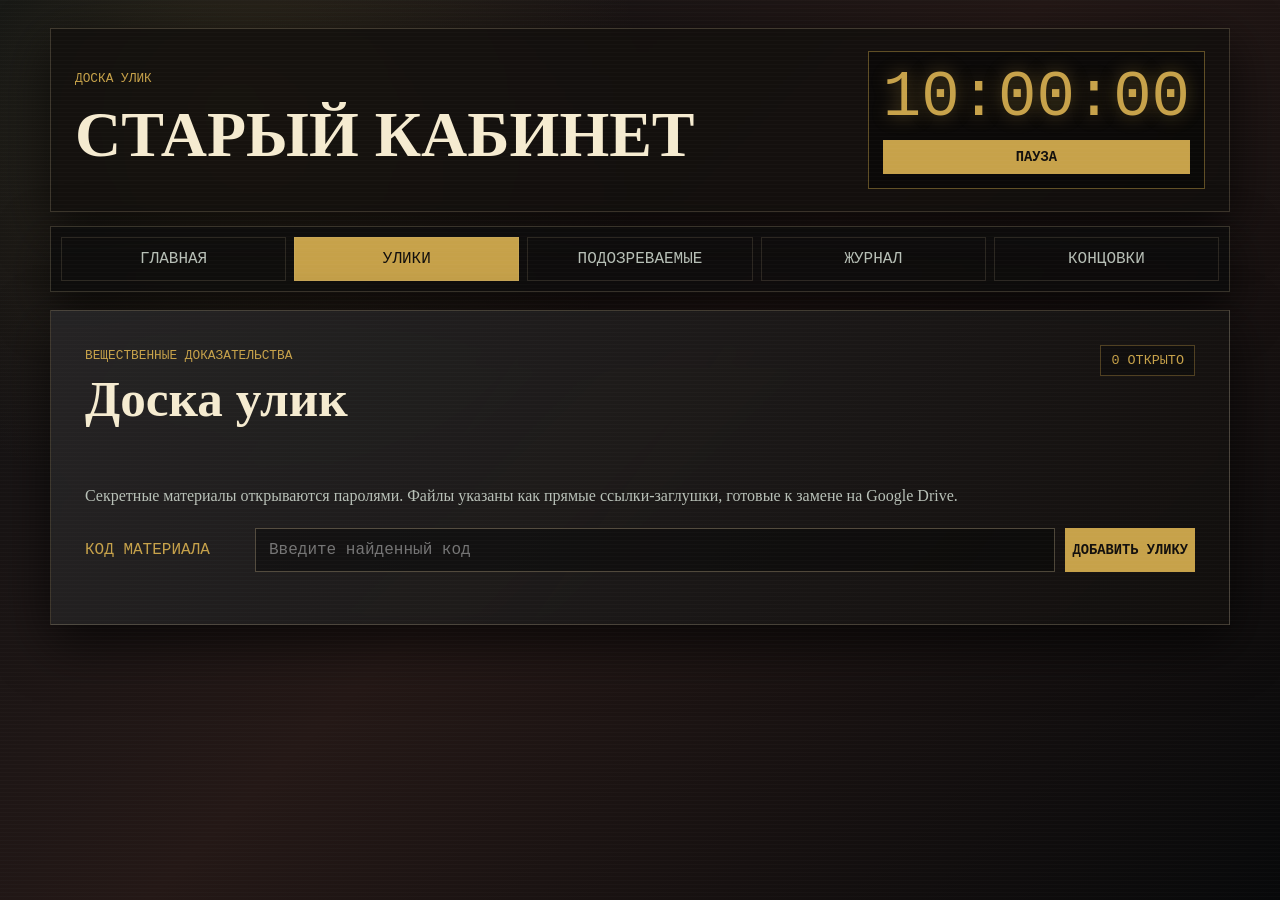
==== clues.html @ 9af2876a "Add files via upload" ====
<!DOCTYPE html>
<html lang="ru">
  <head>
    <meta charset="UTF-8" />
    <meta name="viewport" content="width=device-width, initial-scale=1.0" />
    <title>Полуночная Тень — Улики</title>
    <link rel="stylesheet" href="css/style.css" />
  </head>
  <body data-page="clues">
    <div class="rain"></div>
    <div class="backdrop"></div>
    <div class="crt"></div>
    <div class="wrap">
      <header class="topbar">
        <div>
          <p class="overline">Доска улик</p>
          <h1>Старый кабинет</h1>
        </div>
        <div class="timer-panel" aria-live="polite">
          <span id="timer-display">10:00:00</span>
          <button id="timer-toggle" class="button small" type="button">Пауза</button>
        </div>
      </header>

      <nav class="nav" aria-label="Разделы дела">
        <a class="nav-link" href="index.html">Главная</a>
        <a class="nav-link active" href="clues.html">Улики</a>
        <a class="nav-link" href="suspects.html">Подозреваемые</a>
        <a class="nav-link" href="journal.html">Журнал</a>
        <a class="nav-link" href="endings.html">Концовки</a>
      </nav>

      <main class="content">
        <section class="panel">
          <div class="section-head">
            <div>
              <p class="overline">Вещественные доказательства</p>
              <h2>Доска улик</h2>
            </div>
            <span id="clue-count" class="status-pill">0 открыто</span>
          </div>
          <p class="hint">Секретные материалы открываются паролями. Файлы указаны как прямые ссылки-заглушки, готовые к замене на Google Drive.</p>
          <div class="password-box">
            <label for="clue-password">Код материала</label>
            <input id="clue-password" type="text" autocomplete="off" placeholder="Введите найденный код" />
            <button id="unlock-clue" class="button" type="button">Добавить улику</button>
          </div>
          <div id="clues-list" class="evidence-board"></div>
        </section>
      </main>
    </div>

    <script defer src="js/gameData.js"></script>
    <script defer src="js/dialogues.js"></script>
    <script defer src="js/progress.js"></script>
    <script defer src="js/main.js"></script>
  </body>
</html>
---- css/style.css ----
:root {
  --ink: #120f0d;
  --coal: #1b1b1c;
  --charcoal: #262526;
  --paper: #d6c49b;
  --paper-deep: #a98b55;
  --brass: #c7a24a;
  --red: #8e2f2b;
  --green: #5c7b68;
  --mist: #b8c0b7;
  --white: #f5ebd0;
  --shadow: rgba(0, 0, 0, 0.72);
  color-scheme: dark;
}

* {
  box-sizing: border-box;
}

html {
  min-height: 100%;
  background: var(--ink);
}

body {
  min-height: 100vh;
  margin: 0;
  color: var(--white);
  font-family: Georgia, "Times New Roman", serif;
  background:
    radial-gradient(circle at 18% 12%, rgba(199, 162, 74, 0.15), transparent 26rem),
    linear-gradient(135deg, #0d1012 0%, #241816 48%, #08090a 100%);
  overflow-x: hidden;
}

body::before {
  content: "";
  position: fixed;
  inset: 0;
  z-index: -4;
  background:
    linear-gradient(90deg, rgba(0, 0, 0, 0.76), transparent 42%, rgba(0, 0, 0, 0.8)),
    url("data:image/svg+xml,%3Csvg xmlns='http://www.w3.org/2000/svg' width='1200' height='800' viewBox='0 0 1200 800'%3E%3Crect width='1200' height='800' fill='%23110f0e'/%3E%3Cpath d='M0 610h1200v190H0z' fill='%23181715'/%3E%3Cpath d='M135 95h260v340H135z' fill='%23262828'/%3E%3Cpath d='M165 125h85v280h-85zm115 0h85v280h-85z' fill='%2307090a'/%3E%3Cpath d='M720 92h275v385H720z' fill='%23222322'/%3E%3Cpath d='M750 128h92v312h-92zm118 0h92v312h-92z' fill='%23080b0d'/%3E%3Cpath d='M470 470h360v42H470zM520 510h260v105H520z' fill='%23332b22'/%3E%3Cpath d='M548 438h125v36H548z' fill='%23644b31'/%3E%3Ccircle cx='610' cy='456' r='22' fill='%23b18e4d' opacity='.45'/%3E%3Cpath d='M70 652h1060' stroke='%23443b31' stroke-width='3'/%3E%3C/svg%3E") center / cover no-repeat;
  filter: saturate(0.75) contrast(1.08);
}

.backdrop {
  position: fixed;
  inset: 0;
  z-index: -3;
  background: radial-gradient(circle at 50% 8%, transparent 0 18rem, rgba(0, 0, 0, 0.56) 42rem);
  pointer-events: none;
}

.rain {
  position: fixed;
  inset: 0;
  z-index: -2;
  opacity: 0.32;
  pointer-events: none;
  background-image:
    linear-gradient(115deg, transparent 0 42%, rgba(184, 192, 183, 0.42) 43%, transparent 45%),
    linear-gradient(115deg, transparent 0 70%, rgba(184, 192, 183, 0.26) 71%, transparent 73%);
  background-size: 56px 128px, 89px 160px;
  animation: rain-fall 0.72s linear infinite;
}

.crt {
  position: fixed;
  inset: 0;
  z-index: 30;
  pointer-events: none;
  background:
    repeating-linear-gradient(to bottom, rgba(255, 255, 255, 0.03) 0 1px, transparent 1px 4px),
    radial-gradient(circle, transparent 45%, rgba(0, 0, 0, 0.35));
  mix-blend-mode: screen;
  opacity: 0.42;
}

.wrap {
  width: min(1180px, calc(100% - 32px));
  margin: 0 auto;
  padding: 28px 0 56px;
}

.topbar,
.nav,
.panel {
  border: 1px solid rgba(214, 196, 155, 0.22);
  box-shadow: 0 16px 50px var(--shadow);
  backdrop-filter: blur(5px);
}

.topbar {
  display: flex;
  align-items: center;
  justify-content: space-between;
  gap: 24px;
  padding: 22px 24px;
  background: rgba(18, 15, 13, 0.82);
}

h1,
h2,
h3,
p {
  margin-top: 0;
}

h1 {
  margin-bottom: 0;
  font-size: clamp(2.1rem, 5vw, 4.8rem);
  font-weight: 700;
  text-transform: uppercase;
}

h2 {
  font-size: clamp(2rem, 4vw, 4.2rem);
  line-height: 0.98;
}

h3 {
  font-size: clamp(1.35rem, 2vw, 2rem);
}

p {
  line-height: 1.68;
}

.overline {
  margin-bottom: 8px;
  color: var(--brass);
  font-family: "Courier New", monospace;
  font-size: 0.8rem;
  letter-spacing: 0;
  text-transform: uppercase;
}

.timer-panel {
  min-width: 245px;
  padding: 14px;
  border: 1px solid rgba(199, 162, 74, 0.45);
  background: rgba(0, 0, 0, 0.44);
  text-align: center;
}

#timer-display {
  display: block;
  color: var(--brass);
  font-family: "Courier New", monospace;
  font-size: clamp(2.2rem, 5vw, 4rem);
  line-height: 1;
  text-shadow: 0 0 18px rgba(199, 162, 74, 0.42);
}

.nav {
  display: flex;
  flex-wrap: wrap;
  gap: 8px;
  margin-top: 14px;
  padding: 10px;
  background: rgba(12, 12, 12, 0.8);
}

.nav-link {
  flex: 1 1 150px;
  padding: 12px 14px;
  color: var(--mist);
  border: 1px solid rgba(214, 196, 155, 0.15);
  font-family: "Courier New", monospace;
  text-align: center;
  text-decoration: none;
  text-transform: uppercase;
}

.nav-link:hover,
.nav-link.active {
  color: var(--ink);
  background: var(--brass);
}

.content {
  display: grid;
  gap: 18px;
  margin-top: 18px;
}

.two-column {
  grid-template-columns: minmax(0, 1fr) minmax(320px, 0.7fr);
}

.hero {
  min-height: 420px;
  display: grid;
  grid-template-columns: minmax(0, 1fr) 230px;
  align-items: end;
  gap: 20px;
  padding: clamp(28px, 6vw, 70px);
  border: 1px solid rgba(214, 196, 155, 0.24);
  background:
    linear-gradient(180deg, transparent, rgba(0, 0, 0, 0.78)),
    radial-gradient(circle at 80% 15%, rgba(142, 47, 43, 0.26), transparent 22rem);
  box-shadow: 0 24px 70px var(--shadow);
}

.hero-copy {
  max-width: 780px;
}

.hero-copy p:not(.overline) {
  max-width: 680px;
  color: #e6dac0;
  font-size: 1.12rem;
}

.case-stamp {
  justify-self: end;
  width: 180px;
  height: 180px;
  display: grid;
  place-content: center;
  border: 5px double rgba(142, 47, 43, 0.85);
  color: var(--red);
  transform: rotate(-9deg);
  text-align: center;
  text-transform: uppercase;
}

.case-stamp span,
.case-stamp strong {
  display: block;
  font-family: "Courier New", monospace;
}

.case-stamp strong {
  font-size: 2.4rem;
}

.panel {
  padding: clamp(20px, 4vw, 34px);
  background:
    linear-gradient(125deg, rgba(38, 37, 38, 0.93), rgba(18, 15, 13, 0.9)),
    repeating-linear-gradient(0deg, rgba(255, 255, 255, 0.02) 0 1px, transparent 1px 8px);
}

.split {
  display: grid;
  grid-template-columns: minmax(0, 1fr) minmax(260px, 0.55fr);
  gap: 24px;
}

.section-head {
  display: flex;
  justify-content: space-between;
  gap: 18px;
  align-items: flex-start;
  margin-bottom: 16px;
}

.hint {
  color: var(--mist);
}

.status-pill,
.tag {
  display: inline-block;
  padding: 7px 10px;
  border: 1px solid rgba(199, 162, 74, 0.35);
  color: var(--brass);
  background: rgba(0, 0, 0, 0.26);
  font-family: "Courier New", monospace;
  font-size: 0.84rem;
  text-transform: uppercase;
}

.password-box {
  display: grid;
  grid-template-columns: 160px minmax(0, 1fr) auto;
  gap: 10px;
  align-items: center;
  margin: 18px 0;
}

label {
  color: var(--brass);
  font-family: "Courier New", monospace;
  text-transform: uppercase;
}

input,
textarea {
  width: 100%;
  border: 1px solid rgba(214, 196, 155, 0.32);
  border-radius: 0;
  color: var(--white);
  background: rgba(0, 0, 0, 0.38);
  font: 1rem "Courier New", monospace;
  outline: none;
}

input {
  min-height: 44px;
  padding: 0 13px;
}

textarea {
  resize: vertical;
  min-height: 180px;
  padding: 13px;
  line-height: 1.55;
}

input:focus,
textarea:focus {
  border-color: var(--brass);
  box-shadow: 0 0 0 3px rgba(199, 162, 74, 0.14);
}

.button {
  min-height: 44px;
  border: 1px solid rgba(199, 162, 74, 0.7);
  color: var(--ink);
  background: var(--brass);
  cursor: pointer;
  font: 700 0.86rem "Courier New", monospace;
  text-transform: uppercase;
}

.button:hover {
  filter: brightness(1.08);
}

.button.secondary {
  color: var(--white);
  background: rgba(142, 47, 43, 0.72);
  border-color: rgba(214, 196, 155, 0.25);
}

.button.small {
  width: 100%;
  margin-top: 10px;
  min-height: 34px;
}

.button-row {
  display: flex;
  flex-wrap: wrap;
  gap: 10px;
  margin: 12px 0 18px;
}

.locked-panel,
.paper,
.suspect-card,
.choice-card,
.note {
  border: 1px solid rgba(80, 57, 35, 0.34);
  color: #231912;
  background:
    linear-gradient(135deg, rgba(255, 246, 209, 0.86), rgba(173, 141, 83, 0.88)),
    repeating-linear-gradient(90deg, rgba(0, 0, 0, 0.04) 0 1px, transparent 1px 9px);
  box-shadow: 0 12px 24px rgba(0, 0, 0, 0.28);
}

.locked-panel {
  padding: 18px;
  min-height: 92px;
}

.evidence-board,
.card-grid {
  display: grid;
  grid-template-columns: repeat(auto-fit, minmax(240px, 1fr));
  gap: 18px;
}

.paper,
.suspect-card,
.choice-card {
  position: relative;
  padding: 18px;
  transform: rotate(var(--tilt, 0deg));
}

.paper::before,
.suspect-card::before {
  content: "";
  position: absolute;
  top: -9px;
  left: 42%;
  width: 64px;
  height: 22px;
  background: rgba(214, 196, 155, 0.52);
  box-shadow: 0 2px 5px rgba(0, 0, 0, 0.25);
}

.paper h3,
.suspect-card h3,
.choice-card h3 {
  margin-bottom: 8px;
  color: #271913;
}

.meta {
  margin-bottom: 10px;
  color: #6b332b;
  font-family: "Courier New", monospace;
  font-size: 0.85rem;
  text-transform: uppercase;
}

.locked {
  color: var(--mist);
  background: rgba(0, 0, 0, 0.22);
}

.file-link {
  display: inline-block;
  margin-top: 10px;
  color: #401f1c;
  font-family: "Courier New", monospace;
  font-weight: 700;
}

.material-preview {
  display: block;
  width: 100%;
  margin-top: 12px;
  border: 1px solid rgba(52, 32, 22, 0.32);
  background: rgba(255, 255, 255, 0.22);
}

img.material-preview {
  min-height: 180px;
  object-fit: cover;
}

.pdf-preview {
  height: 240px;
}

.audio-preview {
  min-height: 42px;
}

.tag-row,
.mini-tags {
  display: flex;
  flex-wrap: wrap;
  gap: 8px;
  margin-top: 14px;
}

.mini-tags span {
  padding: 4px 7px;
  color: #342016;
  border: 1px solid rgba(52, 32, 22, 0.28);
  font: 0.76rem "Courier New", monospace;
  text-transform: uppercase;
}

.dialogue {
  margin-top: 12px;
  padding-top: 12px;
  border-top: 1px dashed rgba(52, 32, 22, 0.34);
  font-style: italic;
}

.choice-list,
.note-list {
  display: grid;
  gap: 14px;
}

.choice-card {
  display: grid;
  gap: 12px;
}

.choice-card.selected {
  outline: 4px solid rgba(142, 47, 43, 0.55);
}

.note {
  padding: 14px;
  white-space: pre-wrap;
}

.type-card {
  align-self: center;
  padding: 20px;
  border: 1px solid rgba(214, 196, 155, 0.24);
  color: var(--brass);
  background: rgba(0, 0, 0, 0.35);
  font-family: "Courier New", monospace;
}

.type-card span {
  display: block;
  margin-bottom: 12px;
  color: var(--mist);
  text-transform: uppercase;
}

.toast {
  position: fixed;
  right: 18px;
  bottom: 18px;
  z-index: 40;
  max-width: min(420px, calc(100% - 36px));
  padding: 14px 16px;
  border: 1px solid rgba(199, 162, 74, 0.45);
  color: var(--white);
  background: rgba(13, 13, 13, 0.92);
  box-shadow: 0 12px 34px rgba(0, 0, 0, 0.46);
  font-family: "Courier New", monospace;
}

@keyframes rain-fall {
  from {
    background-position: 0 0, 0 0;
  }
  to {
    background-position: -56px 128px, -89px 160px;
  }
}

@media (max-width: 820px) {
  .topbar,
  .hero,
  .split,
  .two-column,
  .password-box {
    grid-template-columns: 1fr;
  }

  .topbar {
    display: grid;
  }

  .timer-panel {
    min-width: 0;
  }

  .case-stamp {
    justify-self: start;
  }

  .section-head {
    display: grid;
  }
}
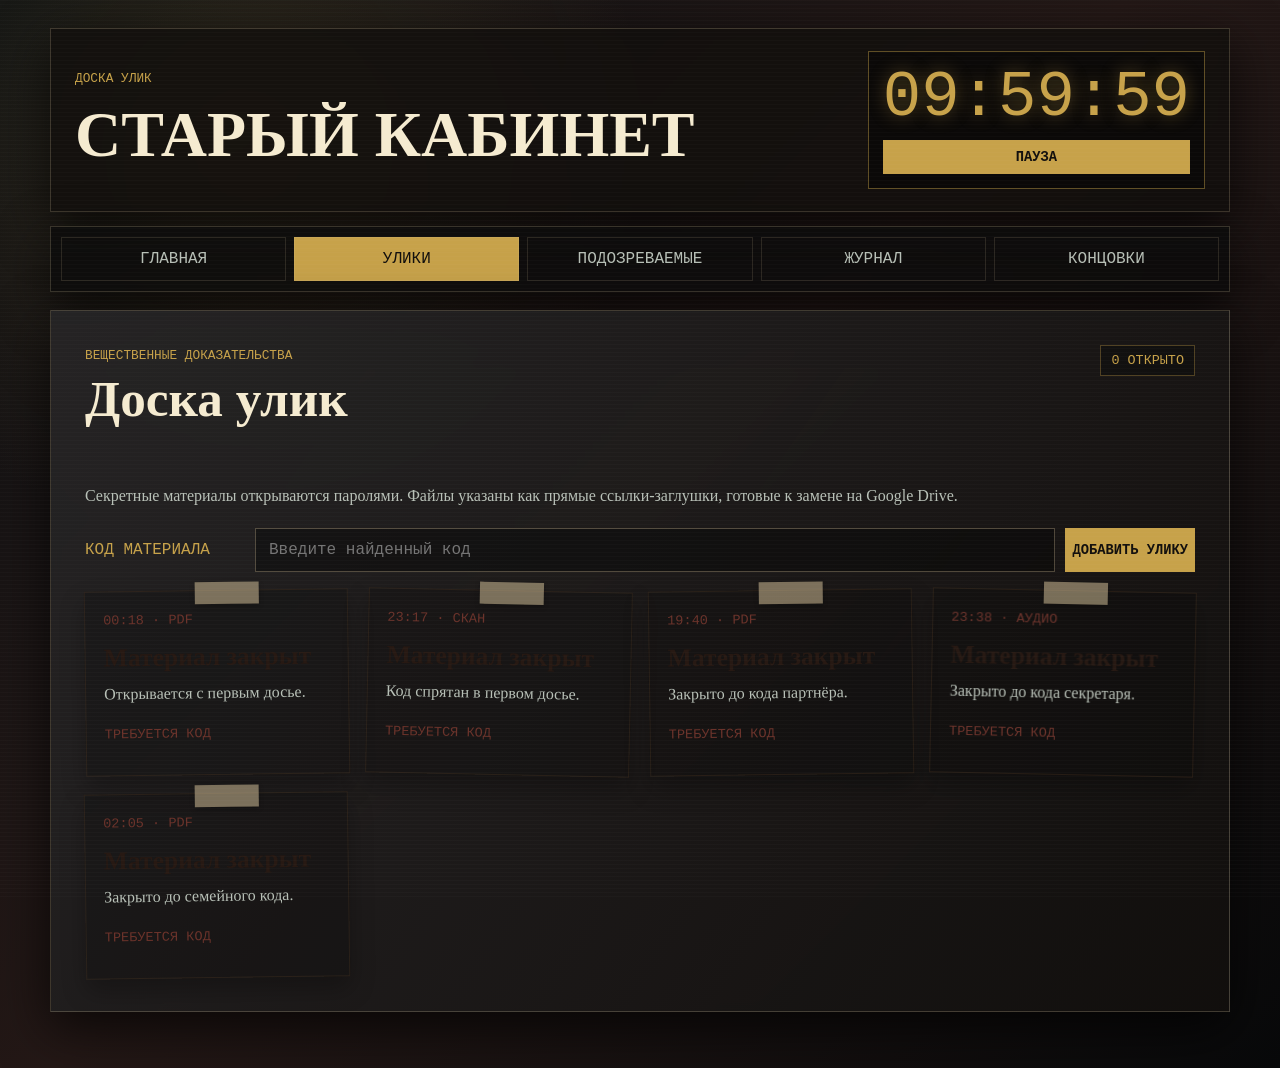
==== commit f8230417: "Fix static ARG game and enable GitHub Pages deployment" ====
--- a/clues.html
+++ b/clues.html
@@ -53,6 +53,6 @@
     <script defer src="js/gameData.js"></script>
     <script defer src="js/dialogues.js"></script>
     <script defer src="js/progress.js"></script>
-    <script defer src="js/main.js"></script>
+    <script type="module" src="js/main.js"></script>
   </body>
 </html>
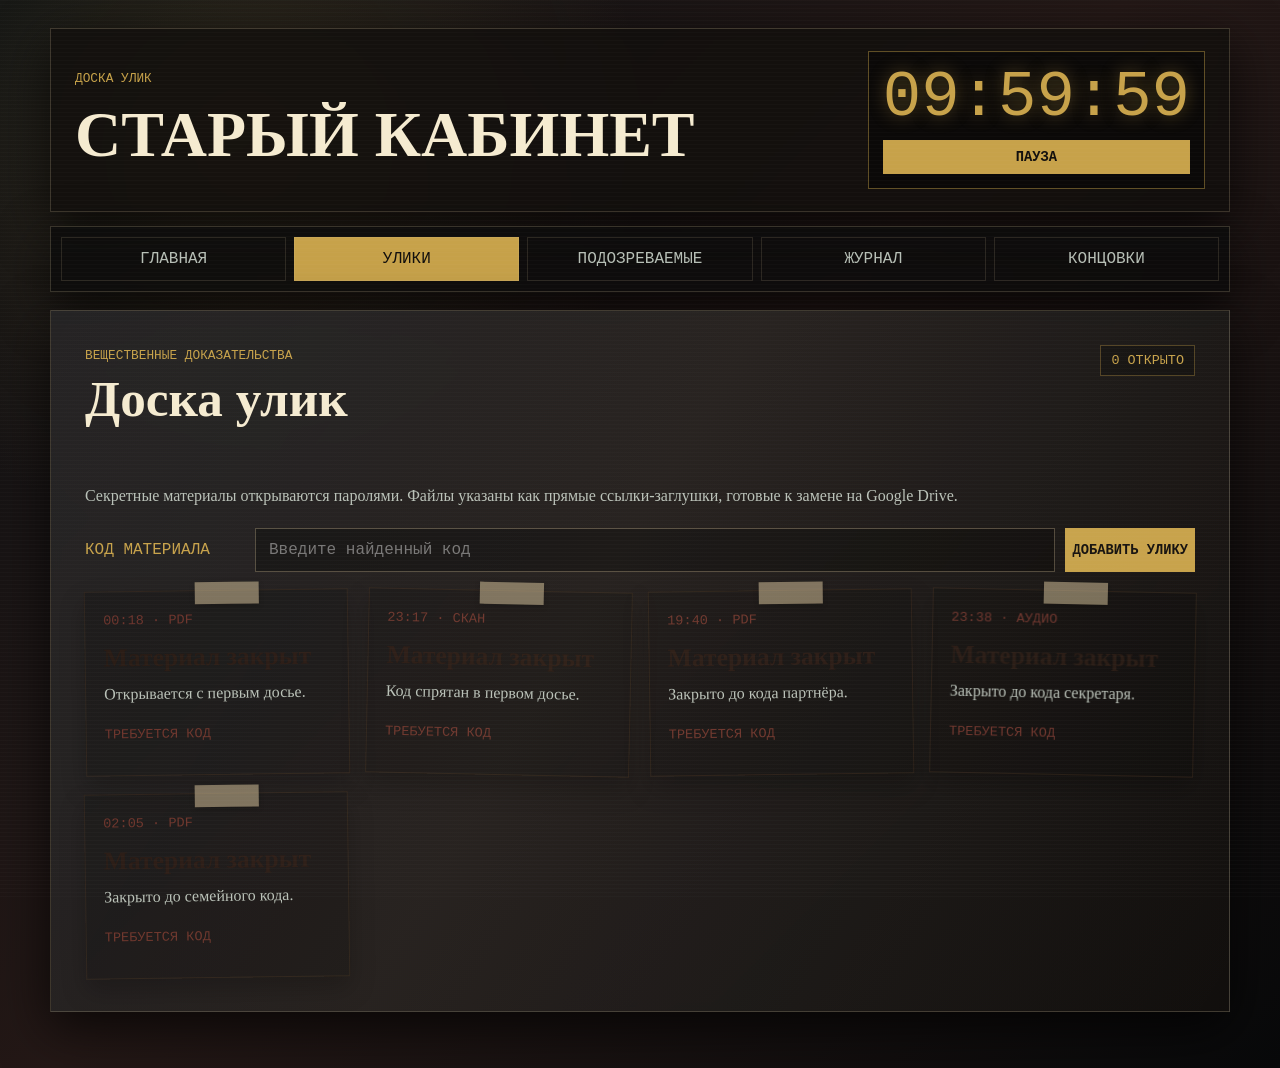
==== commit db0e0d39: "Add suspect dossier gallery with noir character cards" ====
--- a/clues.html
+++ b/clues.html
@@ -50,6 +50,7 @@
       </main>
     </div>
 
+    <script src="js/data.js"></script>
     <script defer src="js/gameData.js"></script>
     <script defer src="js/dialogues.js"></script>
     <script defer src="js/progress.js"></script>
--- a/css/style.css
+++ b/css/style.css
@@ -241,6 +241,17 @@
   background:
     linear-gradient(125deg, rgba(38, 37, 38, 0.93), rgba(18, 15, 13, 0.9)),
     repeating-linear-gradient(0deg, rgba(255, 255, 255, 0.02) 0 1px, transparent 1px 8px);
+  position: relative;
+  overflow: hidden;
+}
+
+.panel::after {
+  content: "";
+  position: absolute;
+  inset: 0;
+  pointer-events: none;
+  background: linear-gradient(120deg, transparent 0%, rgba(212, 175, 136, 0.06) 45%, transparent 100%);
+  mix-blend-mode: screen;
 }
 
 .split {
@@ -382,6 +393,73 @@
   transform: rotate(var(--tilt, 0deg));
 }
 
+.suspect-card {
+  display: grid;
+  grid-template-columns: minmax(180px, 220px) 1fr;
+  gap: 18px;
+  padding: 20px;
+  border: 1px solid rgba(212, 175, 136, 0.24);
+  color: #231912;
+  background:
+    linear-gradient(135deg, rgba(255, 247, 220, 0.92), rgba(173, 141, 83, 0.9)),
+    repeating-linear-gradient(90deg, rgba(0, 0, 0, 0.04) 0 1px, transparent 1px 9px);
+  box-shadow: 0 14px 30px rgba(0, 0, 0, 0.28);
+}
+
+.suspect-card.locked {
+  color: var(--mist);
+  background: rgba(0, 0, 0, 0.2);
+}
+
+.suspect-photo-wrap {
+  position: relative;
+}
+
+.suspect-photo {
+  width: 100%;
+  height: 260px;
+  object-fit: cover;
+  border: 2px solid rgba(52, 32, 22, 0.34);
+  box-shadow: 0 10px 24px rgba(0, 0, 0, 0.32);
+}
+
+.suspect-card.locked .suspect-photo {
+  filter: grayscale(1) brightness(0.72);
+}
+
+.suspect-badge {
+  position: absolute;
+  top: 10px;
+  left: 10px;
+  padding: 6px 8px;
+  border: 1px solid rgba(255, 255, 255, 0.4);
+  color: var(--white);
+  background: rgba(12, 12, 12, 0.72);
+  font: 0.72rem "Courier New", monospace;
+  text-transform: uppercase;
+}
+
+.suspect-body {
+  display: grid;
+  gap: 10px;
+}
+
+.suspect-description {
+  color: #4a2b1c;
+  font-size: 0.98rem;
+}
+
+.suspect-dossier {
+  padding: 10px 0;
+  border-top: 1px dashed rgba(52, 32, 22, 0.24);
+  border-bottom: 1px dashed rgba(52, 32, 22, 0.24);
+}
+
+.suspect-button {
+  justify-self: start;
+  margin-top: 4px;
+}
+
 .paper::before,
 .suspect-card::before {
   content: "";
@@ -484,6 +562,33 @@
 .note {
   padding: 14px;
   white-space: pre-wrap;
+}
+
+.brief-grid {
+  display: grid;
+  grid-template-columns: repeat(auto-fit, minmax(250px, 1fr));
+  gap: 16px;
+}
+
+.brief-card,
+.quote-box {
+  padding: 18px;
+  border: 1px solid rgba(212, 175, 136, 0.2);
+  background: rgba(0, 0, 0, 0.25);
+  box-shadow: inset 0 0 0 1px rgba(255, 255, 255, 0.02);
+}
+
+.brief-card h4 {
+  margin-bottom: 8px;
+  color: var(--brass);
+  font-family: "Courier New", monospace;
+  text-transform: uppercase;
+}
+
+.quote-box {
+  margin-top: 12px;
+  font-style: italic;
+  color: #e9d8b2;
 }
 
 .type-card {
@@ -549,4 +654,8 @@
   .section-head {
     display: grid;
   }
-}
+
+  .suspect-card {
+    grid-template-columns: 1fr;
+  }
+}
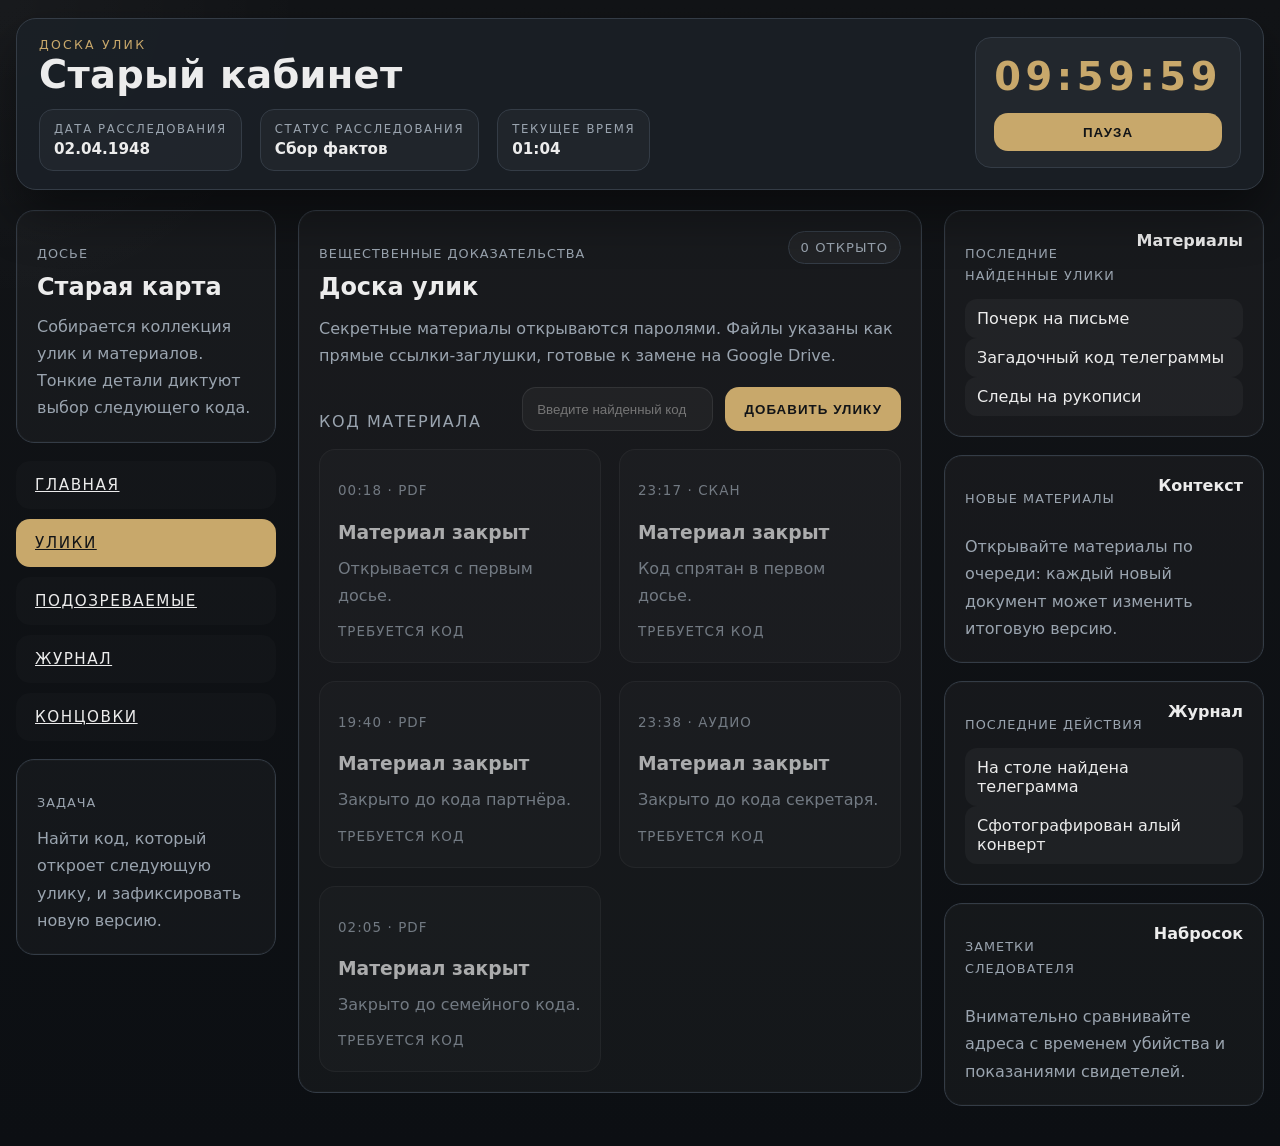
==== commit 9e4ef32f: "Apply investigator workspace redesign and update interface layout" ====
--- a/clues.html
+++ b/clues.html
@@ -12,9 +12,25 @@
     <div class="crt"></div>
     <div class="wrap">
       <header class="topbar">
-        <div>
-          <p class="overline">Доска улик</p>
-          <h1>Старый кабинет</h1>
+        <div class="topbar-main">
+          <div>
+            <p class="overline">Доска улик</p>
+            <h1>Старый кабинет</h1>
+          </div>
+          <div class="topbar-meta">
+            <div class="meta-item">
+              <span>Дата расследования</span>
+              <strong id="case-date">02.04.1948</strong>
+            </div>
+            <div class="meta-item">
+              <span>Статус расследования</span>
+              <strong id="case-status">В работе</strong>
+            </div>
+            <div class="meta-item">
+              <span>Текущее время</span>
+              <strong id="current-time"></strong>
+            </div>
+          </div>
         </div>
         <div class="timer-panel" aria-live="polite">
           <span id="timer-display">10:00:00</span>
@@ -22,15 +38,27 @@
         </div>
       </header>
 
-      <nav class="nav" aria-label="Разделы дела">
-        <a class="nav-link" href="index.html">Главная</a>
-        <a class="nav-link active" href="clues.html">Улики</a>
-        <a class="nav-link" href="suspects.html">Подозреваемые</a>
-        <a class="nav-link" href="journal.html">Журнал</a>
-        <a class="nav-link" href="endings.html">Концовки</a>
-      </nav>
+      <div class="workspace-grid">
+        <aside class="sidebar">
+          <section class="sidebar-card">
+            <p class="overline">Досье</p>
+            <h2>Старая карта</h2>
+            <p>Собирается коллекция улик и материалов. Тонкие детали диктуют выбор следующего кода.</p>
+          </section>
+          <nav class="nav" aria-label="Навигация дела">
+            <a class="nav-link" href="index.html">Главная</a>
+            <a class="nav-link active" href="clues.html">Улики</a>
+            <a class="nav-link" href="suspects.html">Подозреваемые</a>
+            <a class="nav-link" href="journal.html">Журнал</a>
+            <a class="nav-link" href="endings.html">Концовки</a>
+          </nav>
+          <section class="sidebar-card">
+            <p class="overline">Задача</p>
+            <p>Найти код, который откроет следующую улику, и зафиксировать новую версию.</p>
+          </section>
+        </aside>
 
-      <main class="content">
+        <main class="content workbench">
         <section class="panel">
           <div class="section-head">
             <div>
@@ -48,9 +76,46 @@
           <div id="clues-list" class="evidence-board"></div>
         </section>
       </main>
+
+      <aside class="workspace-context">
+        <section class="context-widget">
+          <div class="context-head">
+            <p class="overline">Последние найденные улики</p>
+            <h3>Материалы</h3>
+          </div>
+          <ul class="context-list">
+            <li>Почерк на письме</li>
+            <li>Загадочный код телеграммы</li>
+            <li>Следы на рукописи</li>
+          </ul>
+        </section>
+        <section class="context-widget">
+          <div class="context-head">
+            <p class="overline">Новые материалы</p>
+            <h3>Контекст</h3>
+          </div>
+          <p class="context-note">Открывайте материалы по очереди: каждый новый документ может изменить итоговую версию.</p>
+        </section>
+        <section class="context-widget">
+          <div class="context-head">
+            <p class="overline">Последние действия</p>
+            <h3>Журнал</h3>
+          </div>
+          <ul class="context-list">
+            <li>На столе найдена телеграмма</li>
+            <li>Сфотографирован алый конверт</li>
+          </ul>
+        </section>
+        <section class="context-widget">
+          <div class="context-head">
+            <p class="overline">Заметки следователя</p>
+            <h3>Набросок</h3>
+          </div>
+          <p class="context-note">Внимательно сравнивайте адреса с временем убийства и показаниями свидетелей.</p>
+        </section>
+      </aside>
     </div>
 
-    <script src="js/data.js"></script>
     <script defer src="js/gameData.js"></script>
     <script defer src="js/dialogues.js"></script>
     <script defer src="js/progress.js"></script>
--- a/css/style.css
+++ b/css/style.css
@@ -1,16 +1,16 @@
 :root {
-  --ink: #120f0d;
-  --coal: #1b1b1c;
-  --charcoal: #262526;
-  --paper: #d6c49b;
-  --paper-deep: #a98b55;
-  --brass: #c7a24a;
-  --red: #8e2f2b;
-  --green: #5c7b68;
-  --mist: #b8c0b7;
-  --white: #f5ebd0;
-  --shadow: rgba(0, 0, 0, 0.72);
-  color-scheme: dark;
+  --background: #121417;
+  --surface: #1b2026;
+  --surface-secondary: #252b33;
+  --border: #343c46;
+  --primary-text: #ececec;
+  --secondary-text: #9aa4af;
+  --accent: #c8a86b;
+  --danger: #b94a48;
+  --success: #5d8f63;
+  --shadow: rgba(0, 0, 0, 0.42);
+  --radius: 20px;
+  --transition: 200ms ease;
 }
 
 * {
@@ -19,17 +19,16 @@
 
 html {
   min-height: 100%;
-  background: var(--ink);
+  background: var(--background);
 }
 
 body {
+  margin: 0;
   min-height: 100vh;
-  margin: 0;
-  color: var(--white);
-  font-family: Georgia, "Times New Roman", serif;
-  background:
-    radial-gradient(circle at 18% 12%, rgba(199, 162, 74, 0.15), transparent 26rem),
-    linear-gradient(135deg, #0d1012 0%, #241816 48%, #08090a 100%);
+  color: var(--primary-text);
+  font-family: "Inter", ui-sans-serif, system-ui, sans-serif;
+  background: radial-gradient(circle at top left, rgba(255, 255, 255, 0.03), transparent 18%),
+    linear-gradient(180deg, #121417 0%, #0c0f13 100%);
   overflow-x: hidden;
 }
 
@@ -38,326 +37,304 @@
   position: fixed;
   inset: 0;
   z-index: -4;
-  background:
-    linear-gradient(90deg, rgba(0, 0, 0, 0.76), transparent 42%, rgba(0, 0, 0, 0.8)),
-    url("data:image/svg+xml,%3Csvg xmlns='http://www.w3.org/2000/svg' width='1200' height='800' viewBox='0 0 1200 800'%3E%3Crect width='1200' height='800' fill='%23110f0e'/%3E%3Cpath d='M0 610h1200v190H0z' fill='%23181715'/%3E%3Cpath d='M135 95h260v340H135z' fill='%23262828'/%3E%3Cpath d='M165 125h85v280h-85zm115 0h85v280h-85z' fill='%2307090a'/%3E%3Cpath d='M720 92h275v385H720z' fill='%23222322'/%3E%3Cpath d='M750 128h92v312h-92zm118 0h92v312h-92z' fill='%23080b0d'/%3E%3Cpath d='M470 470h360v42H470zM520 510h260v105H520z' fill='%23332b22'/%3E%3Cpath d='M548 438h125v36H548z' fill='%23644b31'/%3E%3Ccircle cx='610' cy='456' r='22' fill='%23b18e4d' opacity='.45'/%3E%3Cpath d='M70 652h1060' stroke='%23443b31' stroke-width='3'/%3E%3C/svg%3E") center / cover no-repeat;
-  filter: saturate(0.75) contrast(1.08);
-}
-
-.backdrop {
-  position: fixed;
-  inset: 0;
-  z-index: -3;
-  background: radial-gradient(circle at 50% 8%, transparent 0 18rem, rgba(0, 0, 0, 0.56) 42rem);
-  pointer-events: none;
-}
-
-.rain {
-  position: fixed;
-  inset: 0;
-  z-index: -2;
-  opacity: 0.32;
-  pointer-events: none;
-  background-image:
-    linear-gradient(115deg, transparent 0 42%, rgba(184, 192, 183, 0.42) 43%, transparent 45%),
-    linear-gradient(115deg, transparent 0 70%, rgba(184, 192, 183, 0.26) 71%, transparent 73%);
-  background-size: 56px 128px, 89px 160px;
-  animation: rain-fall 0.72s linear infinite;
-}
-
+  background: radial-gradient(circle at 20% 10%, rgba(255, 255, 255, 0.04), transparent 20rem);
+}
+
+.backdrop,
+.rain,
 .crt {
-  position: fixed;
-  inset: 0;
-  z-index: 30;
-  pointer-events: none;
-  background:
-    repeating-linear-gradient(to bottom, rgba(255, 255, 255, 0.03) 0 1px, transparent 1px 4px),
-    radial-gradient(circle, transparent 45%, rgba(0, 0, 0, 0.35));
-  mix-blend-mode: screen;
-  opacity: 0.42;
+  display: none;
 }
 
 .wrap {
-  width: min(1180px, calc(100% - 32px));
+  width: min(1600px, calc(100% - 32px));
   margin: 0 auto;
-  padding: 28px 0 56px;
-}
-
-.topbar,
-.nav,
+  padding: 18px 0 40px;
+}
+
+.topbar {
+  display: flex;
+  align-items: flex-start;
+  justify-content: space-between;
+  gap: 22px;
+  padding: 18px 22px;
+  background: rgba(27, 32, 38, 0.96);
+  border: 1px solid var(--border);
+  border-radius: var(--radius);
+  box-shadow: 0 24px 50px var(--shadow);
+  position: sticky;
+  top: 14px;
+  z-index: 2;
+}
+
+.topbar-main {
+  display: grid;
+  gap: 12px;
+}
+
+.topbar h1 {
+  margin: 0;
+  font-size: clamp(2rem, 3vw, 3.2rem);
+  font-weight: 600;
+  letter-spacing: 0.3px;
+}
+
+.topbar .overline {
+  margin: 0;
+  color: var(--accent);
+  font-size: 0.78rem;
+  letter-spacing: 0.18em;
+  text-transform: uppercase;
+}
+
+.topbar-meta {
+  display: flex;
+  flex-wrap: wrap;
+  gap: 12px 18px;
+}
+
+.meta-item {
+  min-width: 118px;
+  padding: 12px 14px;
+  background: rgba(255, 255, 255, 0.03);
+  border: 1px solid var(--border);
+  border-radius: 14px;
+}
+
+.meta-item span {
+  display: block;
+  color: var(--secondary-text);
+  font-size: 0.73rem;
+  letter-spacing: 0.14em;
+  text-transform: uppercase;
+}
+
+.meta-item strong {
+  display: block;
+  margin-top: 4px;
+  color: var(--primary-text);
+  font-size: 0.95rem;
+  font-weight: 600;
+}
+
+.timer-panel {
+  min-width: 220px;
+  padding: 16px 18px;
+  border-radius: 16px;
+  border: 1px solid var(--border);
+  background: rgba(255, 255, 255, 0.04);
+  text-align: center;
+}
+
+#timer-display {
+  display: block;
+  font-family: "Inter", ui-sans-serif, system-ui, sans-serif;
+  font-size: clamp(1.9rem, 3vw, 2.8rem);
+  font-weight: 700;
+  letter-spacing: 0.12em;
+  color: var(--accent);
+}
+
+.timer-panel button {
+  width: 100%;
+  margin-top: 14px;
+}
+
+.workspace-grid {
+  display: grid;
+  grid-template-columns: 260px minmax(0, 1fr) 320px;
+  gap: 22px;
+  margin-top: 20px;
+}
+
+.sidebar,
+.workspace-context,
+.content {
+  display: flex;
+  flex-direction: column;
+  gap: 18px;
+}
+
+.sidebar {
+  position: sticky;
+  top: 110px;
+  align-self: start;
+}
+
+.sidebar-card,
+.context-widget,
 .panel {
-  border: 1px solid rgba(214, 196, 155, 0.22);
-  box-shadow: 0 16px 50px var(--shadow);
-  backdrop-filter: blur(5px);
-}
-
-.topbar {
-  display: flex;
-  align-items: center;
+  padding: 20px;
+  border-radius: 18px;
+  border: 1px solid var(--border);
+  background: rgba(255, 255, 255, 0.03);
+  box-shadow: inset 0 0 0 1px rgba(255, 255, 255, 0.02);
+}
+
+.sidebar-card h2,
+.context-head h3,
+.section-head h2,
+.section-head h3,
+.brief-card h4 {
+  margin: 8px 0 0;
+  color: var(--primary-text);
+  font-weight: 600;
+}
+
+.sidebar-card p,
+.context-widget p,
+.panel p,
+.section-head p,
+.hint,
+.context-note {
+  margin: 12px 0 0;
+  color: var(--secondary-text);
+  line-height: 1.7;
+}
+
+.nav {
+  display: flex;
+  flex-direction: column;
+  gap: 10px;
+}
+
+.nav-link {
+  display: block;
+  padding: 14px 18px;
+  border-radius: 14px;
+  border: 1px solid transparent;
+  color: var(--primary-text);
+  background: rgba(255, 255, 255, 0.02);
+  font-size: 0.95rem;
+  text-transform: uppercase;
+  letter-spacing: 0.1em;
+  transition: background var(--transition), border-color var(--transition), color var(--transition);
+}
+
+.nav-link:hover,
+.nav-link.active {
+  background: var(--accent);
+  border-color: rgba(200, 168, 107, 0.25);
+  color: #121417;
+}
+
+.content {
+  gap: 22px;
+}
+
+.workbench {
+  min-width: 0;
+}
+
+.panel {
+  background: rgba(255, 255, 255, 0.03);
+}
+
+.section-head {
+  display: flex;
   justify-content: space-between;
-  gap: 24px;
-  padding: 22px 24px;
-  background: rgba(18, 15, 13, 0.82);
-}
-
-h1,
-h2,
-h3,
-p {
-  margin-top: 0;
-}
-
-h1 {
-  margin-bottom: 0;
-  font-size: clamp(2.1rem, 5vw, 4.8rem);
-  font-weight: 700;
-  text-transform: uppercase;
-}
-
-h2 {
-  font-size: clamp(2rem, 4vw, 4.2rem);
-  line-height: 0.98;
-}
-
-h3 {
-  font-size: clamp(1.35rem, 2vw, 2rem);
-}
-
-p {
-  line-height: 1.68;
+  gap: 16px;
+  align-items: flex-start;
+  margin-bottom: 14px;
 }
 
 .overline {
   margin-bottom: 8px;
-  color: var(--brass);
-  font-family: "Courier New", monospace;
+  color: var(--accent);
   font-size: 0.8rem;
-  letter-spacing: 0;
-  text-transform: uppercase;
-}
-
-.timer-panel {
-  min-width: 245px;
-  padding: 14px;
-  border: 1px solid rgba(199, 162, 74, 0.45);
-  background: rgba(0, 0, 0, 0.44);
-  text-align: center;
-}
-
-#timer-display {
-  display: block;
-  color: var(--brass);
-  font-family: "Courier New", monospace;
-  font-size: clamp(2.2rem, 5vw, 4rem);
-  line-height: 1;
-  text-shadow: 0 0 18px rgba(199, 162, 74, 0.42);
-}
-
-.nav {
-  display: flex;
-  flex-wrap: wrap;
-  gap: 8px;
-  margin-top: 14px;
-  padding: 10px;
-  background: rgba(12, 12, 12, 0.8);
-}
-
-.nav-link {
-  flex: 1 1 150px;
-  padding: 12px 14px;
-  color: var(--mist);
-  border: 1px solid rgba(214, 196, 155, 0.15);
-  font-family: "Courier New", monospace;
-  text-align: center;
-  text-decoration: none;
-  text-transform: uppercase;
-}
-
-.nav-link:hover,
-.nav-link.active {
-  color: var(--ink);
-  background: var(--brass);
-}
-
-.content {
-  display: grid;
-  gap: 18px;
-  margin-top: 18px;
-}
-
-.two-column {
-  grid-template-columns: minmax(0, 1fr) minmax(320px, 0.7fr);
-}
-
-.hero {
-  min-height: 420px;
-  display: grid;
-  grid-template-columns: minmax(0, 1fr) 230px;
-  align-items: end;
-  gap: 20px;
-  padding: clamp(28px, 6vw, 70px);
-  border: 1px solid rgba(214, 196, 155, 0.24);
-  background:
-    linear-gradient(180deg, transparent, rgba(0, 0, 0, 0.78)),
-    radial-gradient(circle at 80% 15%, rgba(142, 47, 43, 0.26), transparent 22rem);
-  box-shadow: 0 24px 70px var(--shadow);
-}
-
-.hero-copy {
-  max-width: 780px;
-}
-
-.hero-copy p:not(.overline) {
-  max-width: 680px;
-  color: #e6dac0;
-  font-size: 1.12rem;
-}
-
-.case-stamp {
-  justify-self: end;
-  width: 180px;
-  height: 180px;
-  display: grid;
-  place-content: center;
-  border: 5px double rgba(142, 47, 43, 0.85);
-  color: var(--red);
-  transform: rotate(-9deg);
-  text-align: center;
-  text-transform: uppercase;
-}
-
-.case-stamp span,
-.case-stamp strong {
-  display: block;
-  font-family: "Courier New", monospace;
-}
-
-.case-stamp strong {
-  font-size: 2.4rem;
-}
-
-.panel {
-  padding: clamp(20px, 4vw, 34px);
-  background:
-    linear-gradient(125deg, rgba(38, 37, 38, 0.93), rgba(18, 15, 13, 0.9)),
-    repeating-linear-gradient(0deg, rgba(255, 255, 255, 0.02) 0 1px, transparent 1px 8px);
-  position: relative;
-  overflow: hidden;
-}
-
-.panel::after {
-  content: "";
-  position: absolute;
-  inset: 0;
-  pointer-events: none;
-  background: linear-gradient(120deg, transparent 0%, rgba(212, 175, 136, 0.06) 45%, transparent 100%);
-  mix-blend-mode: screen;
-}
-
-.split {
-  display: grid;
-  grid-template-columns: minmax(0, 1fr) minmax(260px, 0.55fr);
-  gap: 24px;
-}
-
-.section-head {
-  display: flex;
-  justify-content: space-between;
-  gap: 18px;
-  align-items: flex-start;
-  margin-bottom: 16px;
-}
-
-.hint {
-  color: var(--mist);
+  letter-spacing: 0.08em;
+  text-transform: uppercase;
 }
 
 .status-pill,
 .tag {
-  display: inline-block;
-  padding: 7px 10px;
-  border: 1px solid rgba(199, 162, 74, 0.35);
-  color: var(--brass);
-  background: rgba(0, 0, 0, 0.26);
-  font-family: "Courier New", monospace;
-  font-size: 0.84rem;
-  text-transform: uppercase;
+  display: inline-flex;
+  align-items: center;
+  justify-content: center;
+  padding: 8px 12px;
+  border-radius: 999px;
+  border: 1px solid var(--border);
+  background: rgba(255, 255, 255, 0.04);
+  color: var(--secondary-text);
+  font-size: 0.82rem;
+  text-transform: uppercase;
+  letter-spacing: 0.08em;
+}
+
+.hint {
+  color: var(--secondary-text);
 }
 
 .password-box {
   display: grid;
-  grid-template-columns: 160px minmax(0, 1fr) auto;
-  gap: 10px;
-  align-items: center;
+  grid-template-columns: 1fr 1fr auto;
+  gap: 12px;
+  align-items: end;
   margin: 18px 0;
 }
 
 label {
-  color: var(--brass);
-  font-family: "Courier New", monospace;
-  text-transform: uppercase;
+  color: var(--secondary-text);
+  text-transform: uppercase;
+  letter-spacing: 0.1em;
 }
 
 input,
 textarea {
   width: 100%;
-  border: 1px solid rgba(214, 196, 155, 0.32);
-  border-radius: 0;
-  color: var(--white);
-  background: rgba(0, 0, 0, 0.38);
-  font: 1rem "Courier New", monospace;
+  min-height: 44px;
+  padding: 0 14px;
+  border-radius: 14px;
+  border: 1px solid rgba(255, 255, 255, 0.08);
+  background: rgba(255, 255, 255, 0.04);
+  color: var(--primary-text);
   outline: none;
 }
 
-input {
-  min-height: 44px;
-  padding: 0 13px;
-}
-
 textarea {
-  resize: vertical;
-  min-height: 180px;
-  padding: 13px;
-  line-height: 1.55;
+  min-height: 170px;
+  padding: 14px;
 }
 
 input:focus,
 textarea:focus {
-  border-color: var(--brass);
-  box-shadow: 0 0 0 3px rgba(199, 162, 74, 0.14);
+  border-color: rgba(200, 168, 107, 0.55);
+  box-shadow: 0 0 0 3px rgba(200, 168, 107, 0.14);
 }
 
 .button {
   min-height: 44px;
-  border: 1px solid rgba(199, 162, 74, 0.7);
-  color: var(--ink);
-  background: var(--brass);
+  padding: 0 18px;
+  border-radius: 14px;
+  border: 1px solid transparent;
+  color: #121417;
+  background: var(--accent);
   cursor: pointer;
-  font: 700 0.86rem "Courier New", monospace;
+  font-weight: 600;
+  letter-spacing: 0.08em;
   text-transform: uppercase;
 }
 
 .button:hover {
-  filter: brightness(1.08);
+  filter: brightness(1.05);
 }
 
 .button.secondary {
-  color: var(--white);
-  background: rgba(142, 47, 43, 0.72);
-  border-color: rgba(214, 196, 155, 0.25);
+  color: var(--primary-text);
+  background: rgba(255, 255, 255, 0.06);
+  border-color: var(--border);
 }
 
 .button.small {
   width: 100%;
-  margin-top: 10px;
-  min-height: 34px;
+  min-height: 38px;
 }
 
 .button-row {
   display: flex;
   flex-wrap: wrap;
-  gap: 10px;
-  margin: 12px 0 18px;
+  gap: 12px;
+  margin: 16px 0 0;
 }
 
 .locked-panel,
@@ -365,12 +342,9 @@
 .suspect-card,
 .choice-card,
 .note {
-  border: 1px solid rgba(80, 57, 35, 0.34);
-  color: #231912;
-  background:
-    linear-gradient(135deg, rgba(255, 246, 209, 0.86), rgba(173, 141, 83, 0.88)),
-    repeating-linear-gradient(90deg, rgba(0, 0, 0, 0.04) 0 1px, transparent 1px 9px);
-  box-shadow: 0 12px 24px rgba(0, 0, 0, 0.28);
+  border-radius: 16px;
+  border: 1px solid rgba(255, 255, 255, 0.06);
+  background: rgba(255, 255, 255, 0.03);
 }
 
 .locked-panel {
@@ -388,175 +362,56 @@
 .paper,
 .suspect-card,
 .choice-card {
-  position: relative;
   padding: 18px;
-  transform: rotate(var(--tilt, 0deg));
-}
-
-.suspect-card {
-  display: grid;
-  grid-template-columns: minmax(180px, 220px) 1fr;
-  gap: 18px;
-  padding: 20px;
-  border: 1px solid rgba(212, 175, 136, 0.24);
-  color: #231912;
-  background:
-    linear-gradient(135deg, rgba(255, 247, 220, 0.92), rgba(173, 141, 83, 0.9)),
-    repeating-linear-gradient(90deg, rgba(0, 0, 0, 0.04) 0 1px, transparent 1px 9px);
-  box-shadow: 0 14px 30px rgba(0, 0, 0, 0.28);
-}
-
-.suspect-card.locked {
-  color: var(--mist);
-  background: rgba(0, 0, 0, 0.2);
-}
-
-.suspect-photo-wrap {
-  position: relative;
-}
-
-.suspect-photo {
-  width: 100%;
-  height: 260px;
-  object-fit: cover;
-  border: 2px solid rgba(52, 32, 22, 0.34);
-  box-shadow: 0 10px 24px rgba(0, 0, 0, 0.32);
-}
-
-.suspect-card.locked .suspect-photo {
-  filter: grayscale(1) brightness(0.72);
-}
-
-.suspect-badge {
-  position: absolute;
-  top: 10px;
-  left: 10px;
-  padding: 6px 8px;
-  border: 1px solid rgba(255, 255, 255, 0.4);
-  color: var(--white);
-  background: rgba(12, 12, 12, 0.72);
-  font: 0.72rem "Courier New", monospace;
-  text-transform: uppercase;
-}
-
-.suspect-body {
-  display: grid;
-  gap: 10px;
-}
-
-.suspect-description {
-  color: #4a2b1c;
-  font-size: 0.98rem;
-}
-
-.suspect-dossier {
-  padding: 10px 0;
-  border-top: 1px dashed rgba(52, 32, 22, 0.24);
-  border-bottom: 1px dashed rgba(52, 32, 22, 0.24);
-}
-
-.suspect-button {
-  justify-self: start;
-  margin-top: 4px;
-}
-
-.paper::before,
-.suspect-card::before {
-  content: "";
-  position: absolute;
-  top: -9px;
-  left: 42%;
-  width: 64px;
-  height: 22px;
-  background: rgba(214, 196, 155, 0.52);
-  box-shadow: 0 2px 5px rgba(0, 0, 0, 0.25);
 }
 
 .paper h3,
 .suspect-card h3,
 .choice-card h3 {
   margin-bottom: 8px;
-  color: #271913;
+  color: var(--primary-text);
 }
 
 .meta {
   margin-bottom: 10px;
-  color: #6b332b;
-  font-family: "Courier New", monospace;
-  font-size: 0.85rem;
-  text-transform: uppercase;
+  color: var(--secondary-text);
+  font-size: 0.84rem;
+  text-transform: uppercase;
+  letter-spacing: 0.08em;
 }
 
 .locked {
-  color: var(--mist);
-  background: rgba(0, 0, 0, 0.22);
+  opacity: 0.7;
 }
 
 .file-link {
   display: inline-block;
   margin-top: 10px;
-  color: #401f1c;
-  font-family: "Courier New", monospace;
-  font-weight: 700;
+  color: var(--accent);
+  font-weight: 600;
 }
 
 .material-preview {
-  display: block;
   width: 100%;
   margin-top: 12px;
-  border: 1px solid rgba(52, 32, 22, 0.32);
-  background: rgba(255, 255, 255, 0.22);
-}
-
-img.material-preview {
-  min-height: 180px;
-  object-fit: cover;
-}
-
-.pdf-preview {
-  height: 240px;
-}
-
-.audio-preview {
-  min-height: 42px;
-}
-
-.tag-row,
-.mini-tags {
-  display: flex;
-  flex-wrap: wrap;
-  gap: 8px;
-  margin-top: 14px;
-}
-
-.mini-tags span {
-  padding: 4px 7px;
-  color: #342016;
-  border: 1px solid rgba(52, 32, 22, 0.28);
-  font: 0.76rem "Courier New", monospace;
-  text-transform: uppercase;
+  border-radius: 14px;
+  border: 1px solid rgba(255, 255, 255, 0.08);
 }
 
 .dialogue {
   margin-top: 12px;
   padding-top: 12px;
-  border-top: 1px dashed rgba(52, 32, 22, 0.34);
+  border-top: 1px solid rgba(255, 255, 255, 0.08);
+  color: var(--primary-text);
   font-style: italic;
 }
 
-.choice-list,
-.note-list {
-  display: grid;
-  gap: 14px;
-}
-
 .choice-card {
-  display: grid;
   gap: 12px;
 }
 
 .choice-card.selected {
-  outline: 4px solid rgba(142, 47, 43, 0.55);
+  outline: 3px solid rgba(93, 143, 99, 0.4);
 }
 
 .note {
@@ -573,38 +428,37 @@
 .brief-card,
 .quote-box {
   padding: 18px;
-  border: 1px solid rgba(212, 175, 136, 0.2);
-  background: rgba(0, 0, 0, 0.25);
-  box-shadow: inset 0 0 0 1px rgba(255, 255, 255, 0.02);
+  border: 1px solid rgba(255, 255, 255, 0.08);
+  background: rgba(255, 255, 255, 0.03);
 }
 
 .brief-card h4 {
   margin-bottom: 8px;
-  color: var(--brass);
-  font-family: "Courier New", monospace;
+  color: var(--accent);
+  font-size: 0.95rem;
+  letter-spacing: 0.12em;
   text-transform: uppercase;
 }
 
 .quote-box {
-  margin-top: 12px;
   font-style: italic;
-  color: #e9d8b2;
+  color: var(--primary-text);
 }
 
 .type-card {
-  align-self: center;
+  align-self: stretch;
   padding: 20px;
-  border: 1px solid rgba(214, 196, 155, 0.24);
-  color: var(--brass);
-  background: rgba(0, 0, 0, 0.35);
-  font-family: "Courier New", monospace;
+  border: 1px solid rgba(255, 255, 255, 0.08);
+  color: var(--accent);
+  background: rgba(255, 255, 255, 0.03);
 }
 
 .type-card span {
   display: block;
   margin-bottom: 12px;
-  color: var(--mist);
-  text-transform: uppercase;
+  color: var(--secondary-text);
+  text-transform: uppercase;
+  letter-spacing: 0.12em;
 }
 
 .toast {
@@ -612,50 +466,72 @@
   right: 18px;
   bottom: 18px;
   z-index: 40;
-  max-width: min(420px, calc(100% - 36px));
+  width: min(420px, calc(100% - 36px));
   padding: 14px 16px;
-  border: 1px solid rgba(199, 162, 74, 0.45);
-  color: var(--white);
-  background: rgba(13, 13, 13, 0.92);
-  box-shadow: 0 12px 34px rgba(0, 0, 0, 0.46);
-  font-family: "Courier New", monospace;
-}
-
-@keyframes rain-fall {
-  from {
-    background-position: 0 0, 0 0;
+  border: 1px solid rgba(255, 255, 255, 0.08);
+  color: var(--primary-text);
+  background: rgba(15, 18, 23, 0.96);
+  box-shadow: 0 12px 34px rgba(0, 0, 0, 0.45);
+}
+
+.context-widget {
+  display: flex;
+  flex-direction: column;
+  gap: 12px;
+}
+
+.context-head {
+  display: flex;
+  justify-content: space-between;
+  gap: 10px;
+  align-items: flex-start;
+}
+
+.context-head h3 {
+  margin: 0;
+  font-size: 1rem;
+}
+
+.context-list {
+  list-style: none;
+  margin: 0;
+  padding: 0;
+}
+
+.context-list li {
+  padding: 10px 12px;
+  border-radius: 12px;
+  background: rgba(255, 255, 255, 0.04);
+  color: var(--primary-text);
+}
+
+.context-note {
+  color: var(--primary-text);
+}
+
+@media (max-width: 1190px) {
+  .workspace-grid {
+    grid-template-columns: 1fr;
   }
-  to {
-    background-position: -56px 128px, -89px 160px;
+
+  .sidebar,
+  .workspace-context {
+    position: static;
+    top: auto;
   }
 }
 
 @media (max-width: 820px) {
-  .topbar,
-  .hero,
-  .split,
-  .two-column,
+  .topbar {
+    display: grid;
+  }
+
+  .timer-panel {
+    min-width: auto;
+    width: 100%;
+  }
+
   .password-box {
     grid-template-columns: 1fr;
   }
-
-  .topbar {
-    display: grid;
-  }
-
-  .timer-panel {
-    min-width: 0;
-  }
-
-  .case-stamp {
-    justify-self: start;
-  }
-
-  .section-head {
-    display: grid;
-  }
-
-  .suspect-card {
-    grid-template-columns: 1fr;
-  }
-}
+}
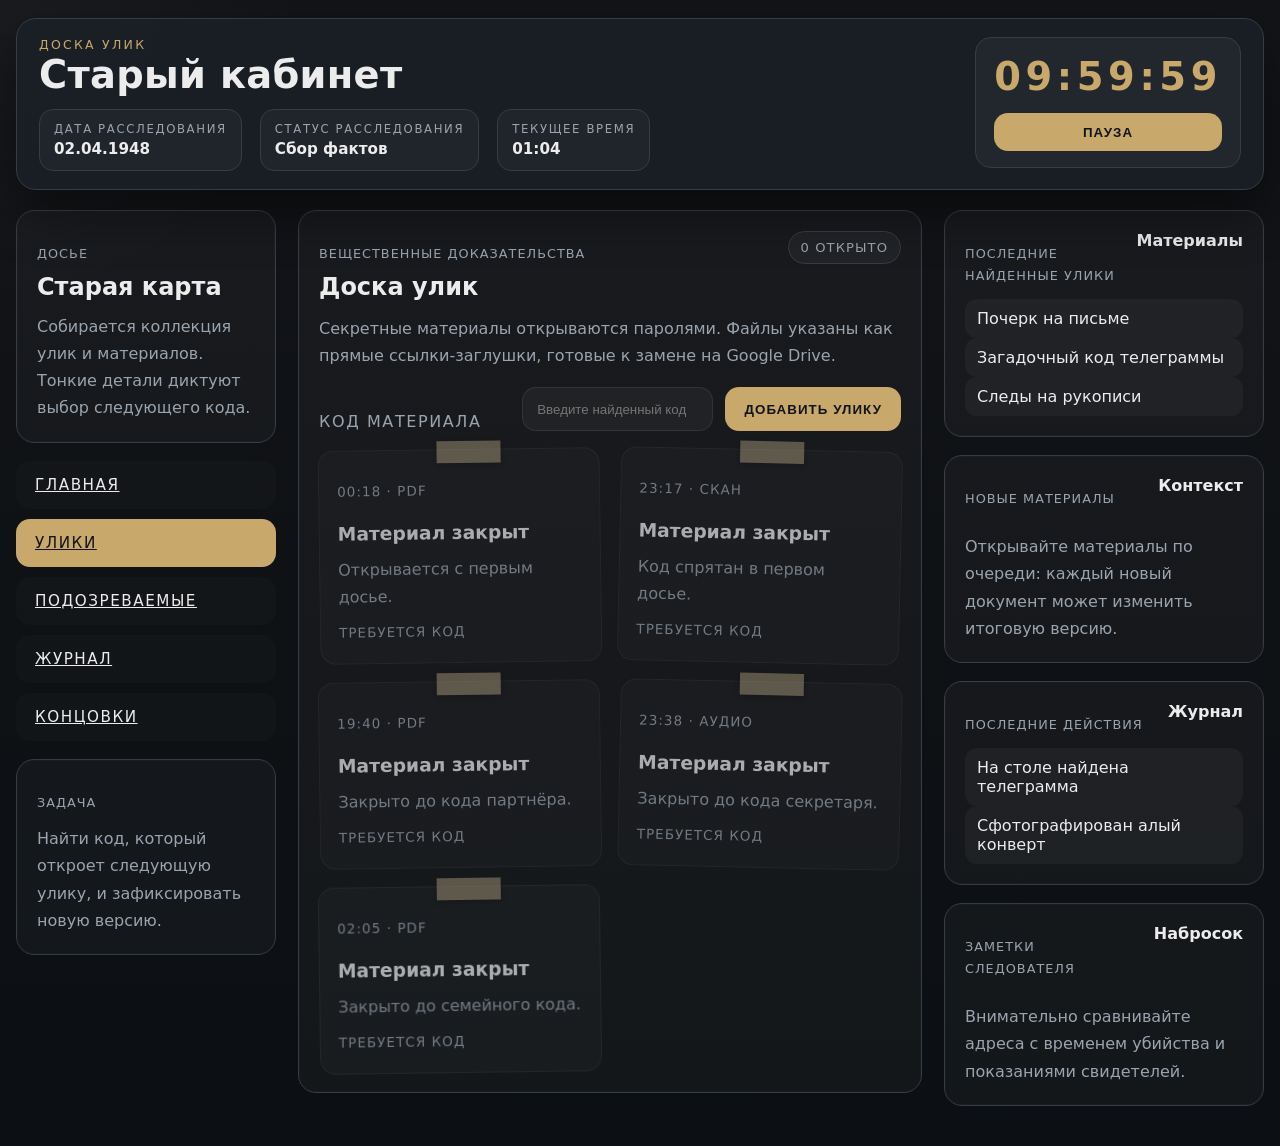
==== commit 01a71f7a: "Merge branch 'new-version-of-game' # Conflicts: #	css/style.css" ====
--- a/clues.html
+++ b/clues.html
@@ -116,6 +116,7 @@
       </aside>
     </div>
 
+    <script src="js/data.js"></script>
     <script defer src="js/gameData.js"></script>
     <script defer src="js/dialogues.js"></script>
     <script defer src="js/progress.js"></script>
--- a/css/style.css
+++ b/css/style.css
@@ -363,6 +363,100 @@
 .suspect-card,
 .choice-card {
   padding: 18px;
+  transform: rotate(var(--tilt, 0deg));
+}
+
+.suspect-card {
+  display: grid;
+  grid-template-columns: minmax(180px, 220px) 1fr;
+  gap: 18px;
+  padding: 20px;
+  border: 1px solid rgba(212, 175, 136, 0.24);
+  color: #231912;
+  background:
+    linear-gradient(135deg, rgba(255, 247, 220, 0.92), rgba(173, 141, 83, 0.9)),
+    repeating-linear-gradient(90deg, rgba(0, 0, 0, 0.04) 0 1px, transparent 1px 9px);
+  box-shadow: 0 14px 30px rgba(0, 0, 0, 0.28);
+}
+
+.suspect-card.locked {
+  color: var(--mist);
+  background: rgba(0, 0, 0, 0.2);
+}
+
+.suspect-photo-wrap {
+  position: relative;
+}
+
+.suspect-photo {
+  width: 100%;
+  height: 260px;
+  object-fit: cover;
+  border: 2px solid rgba(52, 32, 22, 0.34);
+  box-shadow: 0 10px 24px rgba(0, 0, 0, 0.32);
+}
+
+.suspect-card.locked .suspect-photo {
+  filter: grayscale(1) brightness(0.72);
+}
+
+.suspect-badge {
+  position: absolute;
+  top: 10px;
+  left: 10px;
+  padding: 6px 8px;
+  border: 1px solid rgba(255, 255, 255, 0.4);
+  color: var(--white);
+  background: rgba(12, 12, 12, 0.72);
+  font: 0.72rem "Courier New", monospace;
+  text-transform: uppercase;
+}
+
+.suspect-body {
+  display: grid;
+  gap: 10px;
+}
+
+.paper::before,
+.suspect-card::before {
+  content: "";
+  position: absolute;
+  top: -9px;
+  left: 42%;
+  width: 64px;
+  height: 22px;
+  background: rgba(214, 196, 155, 0.52);
+  box-shadow: 0 2px 5px rgba(0, 0, 0, 0.25);
+}
+
+.suspect-description {
+  color: #4a2b1c;
+  font-size: 0.98rem;
+}
+
+.suspect-dossier {
+  padding: 10px 0;
+  border-top: 1px dashed rgba(52, 32, 22, 0.24);
+  border-bottom: 1px dashed rgba(52, 32, 22, 0.24);
+}
+
+.suspect-button {
+  justify-self: start;
+  margin-top: 4px;
+}
+
+.paper::before,
+.suspect-card::before {
+  content: "";
+  position: absolute;
+  top: -9px;
+  left: 42%;
+  width: 64px;
+  height: 22px;
+  background: rgba(214, 196, 155, 0.52);
+  box-shadow: 0 2px 5px rgba(0, 0, 0, 0.25);
+=======
+>>>>>>> new-version-of-game
 }
 
 .paper h3,
@@ -534,4 +628,8 @@
   .password-box {
     grid-template-columns: 1fr;
   }
-}
+
+  .suspect-card {
+    grid-template-columns: 1fr;
+  }
+}
